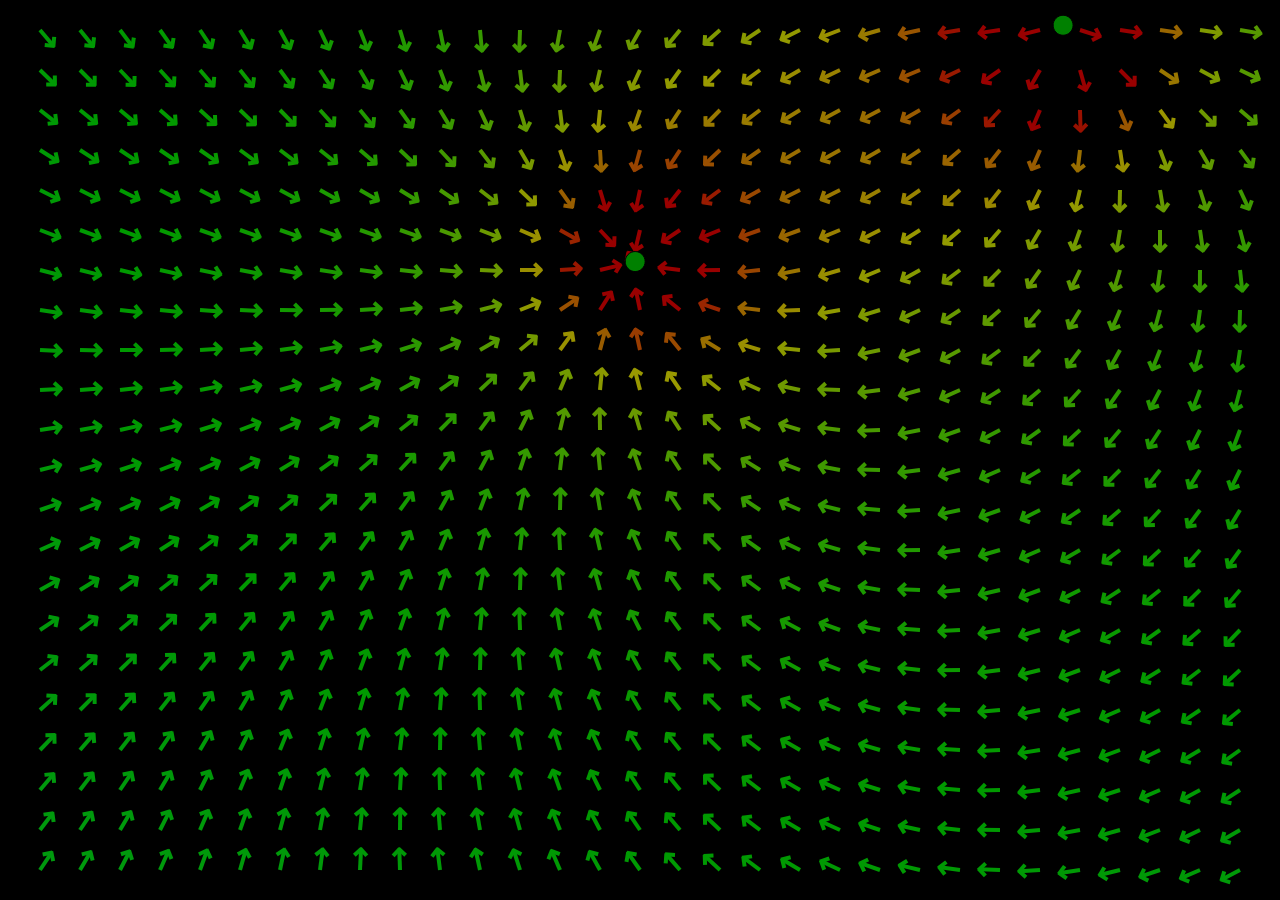
==== js/index.html @ 72ce6a7b "Publish first version" ====
<html>
<head>
  <meta charset="utf-8">
  <meta name="viewport" content="width=device-width, initial-scale=1.0">

  <!-- PLEASE NO CHANGES BELOW THIS LINE (UNTIL I SAY SO) -->
  <script language="javascript" type="text/javascript" src="libraries/p5.min.js"></script>
  <script language="javascript" type="text/javascript" src="charges.js"></script>
  <!-- OK, YOU CAN MAKE CHANGES BELOW THIS LINE AGAIN -->

  <!-- This line removes any default padding and style.
       You might only need one of these values set. -->
  <style> body { padding: 0; margin: 0; } </style>
</head>

<body>
</body>
</html>
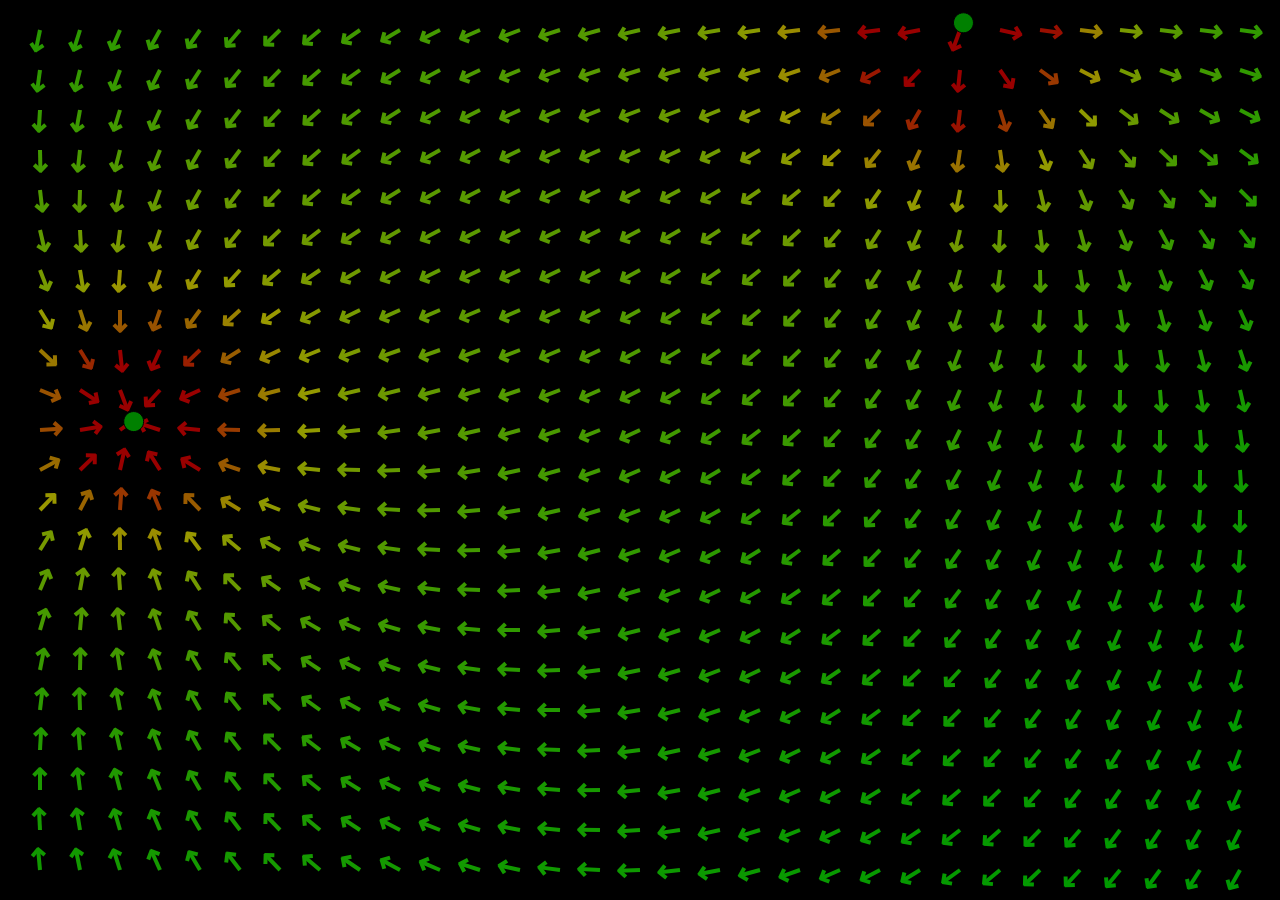
==== commit 80aad98e: "Mobile update" ====
--- a/js/index.html
+++ b/js/index.html
@@ -2,6 +2,7 @@
 <head>
   <meta charset="utf-8">
   <meta name="viewport" content="width=device-width, initial-scale=1.0">
+  <link rel="shortcut icon" href="../img/warioadaptheadico.ico">
 
   <!-- PLEASE NO CHANGES BELOW THIS LINE (UNTIL I SAY SO) -->
   <script language="javascript" type="text/javascript" src="libraries/p5.min.js"></script>
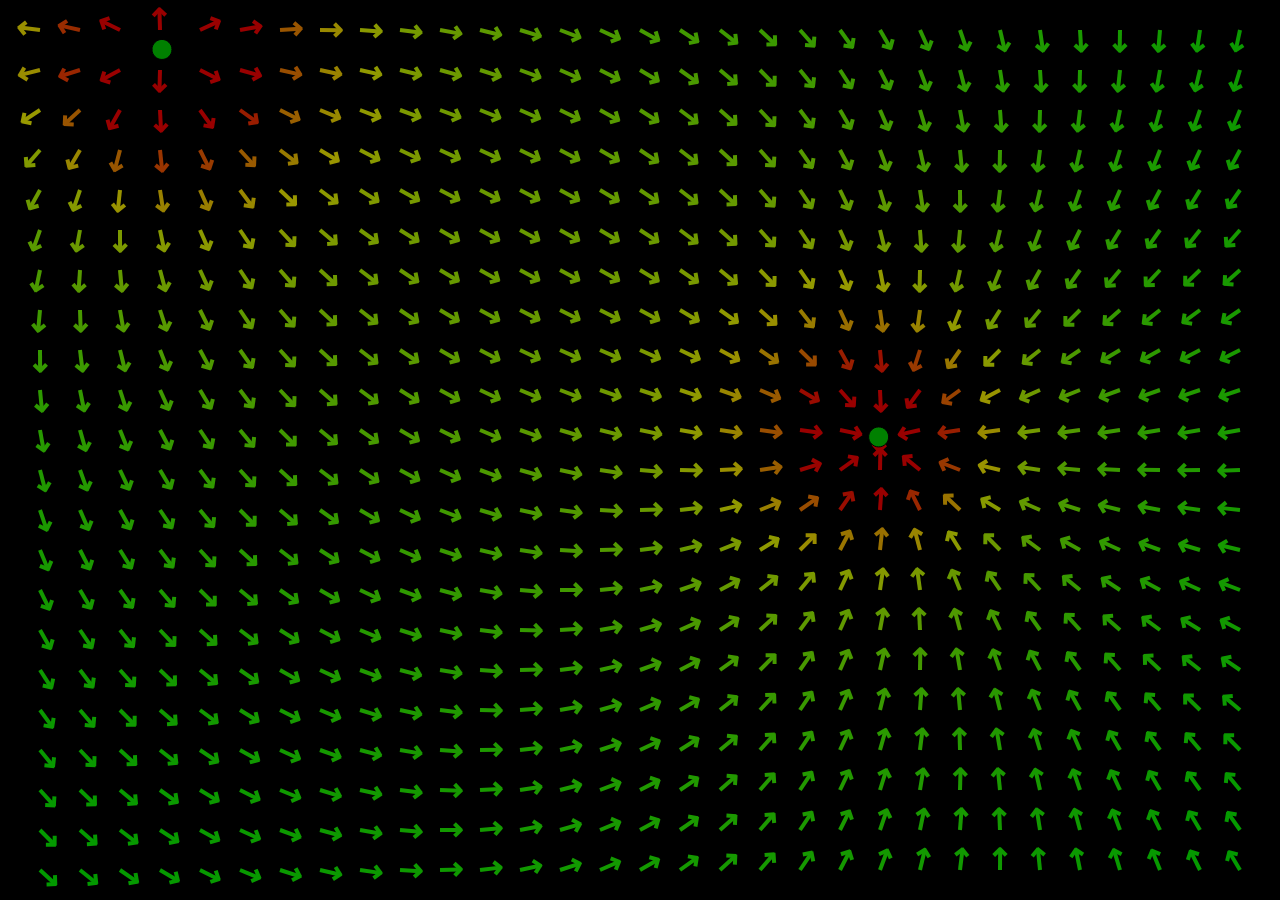
==== commit 01bb77ae: "Favicon change" ====
--- a/js/index.html
+++ b/js/index.html
@@ -2,7 +2,7 @@
 <head>
   <meta charset="utf-8">
   <meta name="viewport" content="width=device-width, initial-scale=1.0">
-  <link rel="shortcut icon" href="../img/warioadaptheadico.ico">
+  <link rel="icon" type="image/svg+xml" href="../img/green-circle.svg">
 
   <!-- PLEASE NO CHANGES BELOW THIS LINE (UNTIL I SAY SO) -->
   <script language="javascript" type="text/javascript" src="libraries/p5.min.js"></script>
